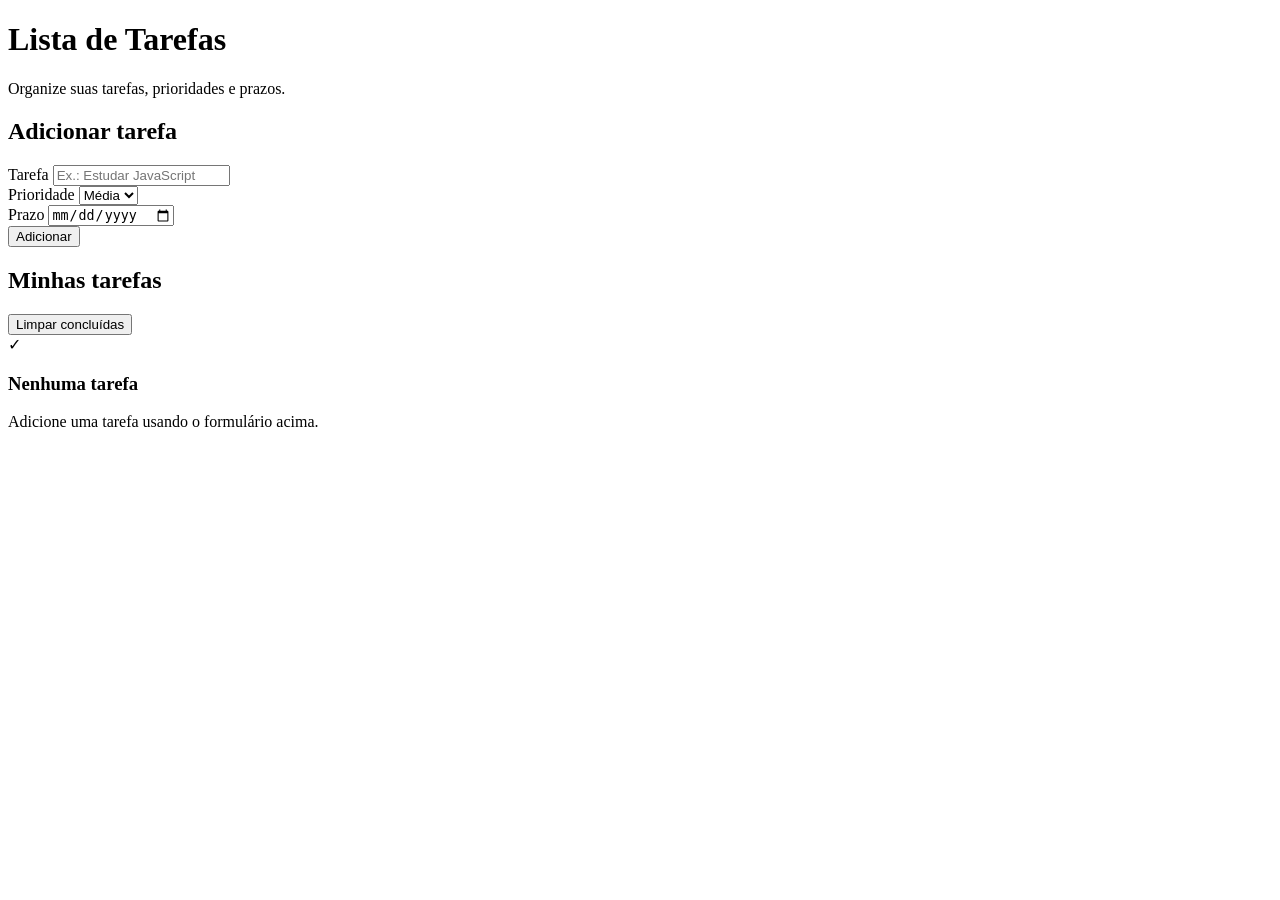
==== index.html @ 9421d26f "Version 1.0" ====
<!DOCTYPE html>
<html lang="pt-BR">
<head>
    <meta charset="UTF-8">
    <meta name="viewport" content="width=device-width, initial-scale=1.0">
    <title>Lista de Tarefas</title>

    <link rel="stylesheet" href="style.css">
</head>

<body>

    <main class="app-shell">

        <header class="app-header">
            <h1>Lista de Tarefas</h1>
            <p class="subtitle">
                Organize suas tarefas, prioridades e prazos.
            </p>
        </header>

        <section class="form-card">
            <h2>Adicionar tarefa</h2>

            <form id="taskForm" class="task-form">

                <div class="field field-description">
                    <label for="taskText">Tarefa</label>

                    <input
                        type="text"
                        id="taskText"
                        placeholder="Ex.: Estudar JavaScript"
                        required
                    >
                </div>

                <div class="field">
                    <label for="taskPriority">Prioridade</label>

                    <select id="taskPriority">
                        <option value="Alta">Alta</option>
                        <option value="Média" selected>Média</option>
                        <option value="Baixa">Baixa</option>
                    </select>
                </div>

                <div class="field">
                    <label for="taskDate">Prazo</label>

                    <input
                        type="date"
                        id="taskDate"
                        required
                    >
                </div>

                <button class="primary-button" type="submit">
                    Adicionar
                </button>

            </form>
        </section>

        <section class="tasks-section">

            <div class="tasks-heading">
                <h2>Minhas tarefas</h2>

                <button
                    id="clearCompleted"
                    class="secondary-button"
                    type="button"
                >
                    Limpar concluídas
                </button>
            </div>

            <div id="taskList" class="task-list"></div>

            <div id="emptyState" class="empty-state">
                <div class="empty-icon">✓</div>

                <h3>Nenhuma tarefa</h3>

                <p>
                    Adicione uma tarefa usando o formulário acima.
                </p>
            </div>

        </section>

    </main>

    <script src="script.js"></script>

</body>
</html>
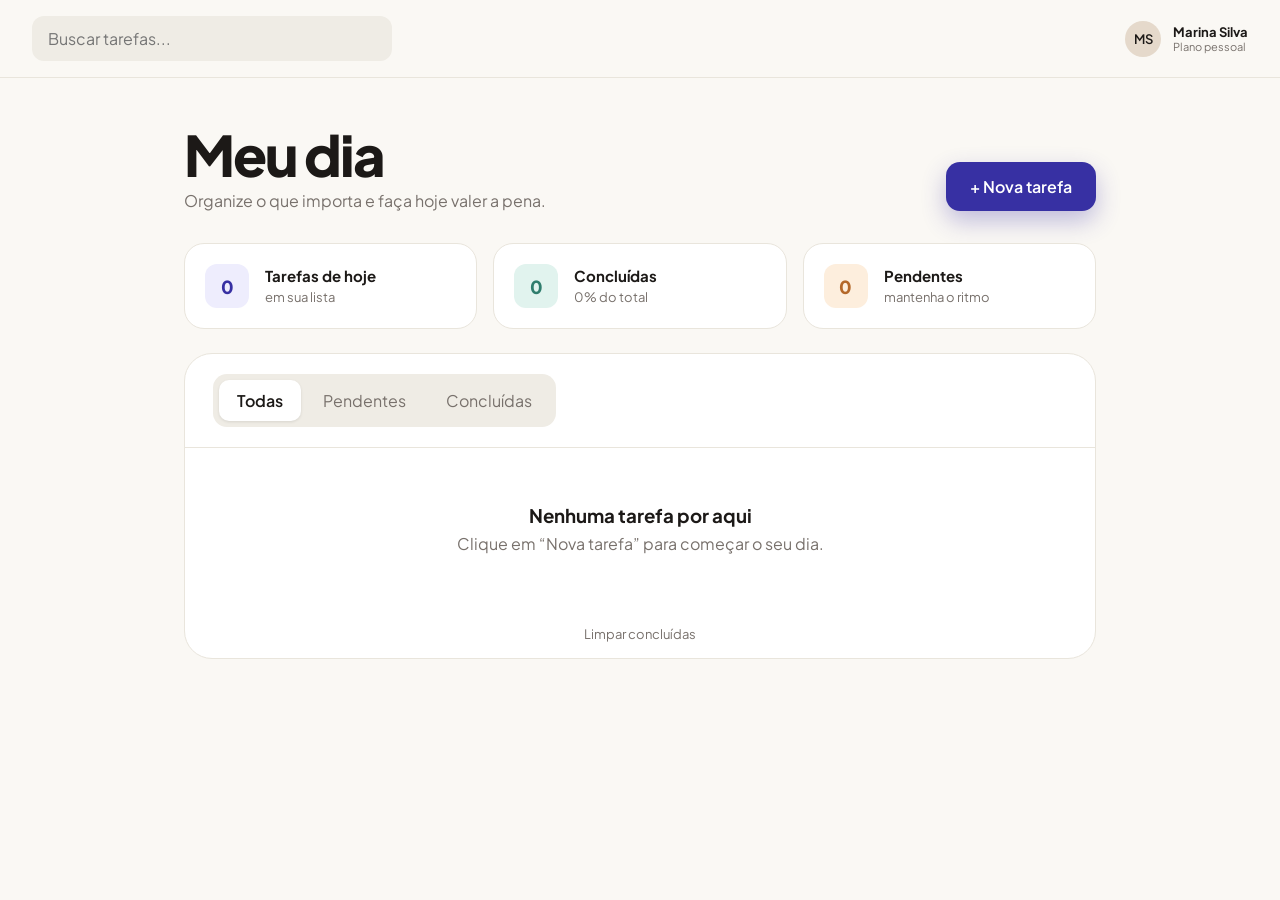
==== commit b3b2c1d7: "Atualiza a estrutura e o estilo da aplicação de lista de tarefas, incluindo uma nova barra superior," ====
--- a/index.html
+++ b/index.html
@@ -3,97 +3,133 @@
 <head>
     <meta charset="UTF-8">
     <meta name="viewport" content="width=device-width, initial-scale=1.0">
-    <title>Lista de Tarefas</title>
+    <title>Meu dia</title>
 
-    <link rel="stylesheet" href="style.css">
+    <link rel="preconnect" href="https://fonts.googleapis.com">
+    <link rel="preconnect" href="https://fonts.gstatic.com" crossorigin>
+    <link href="https://fonts.googleapis.com/css2?family=Plus+Jakarta+Sans:wght@400;500;600;800&display=swap" rel="stylesheet">
+    <link rel="stylesheet" href="/style/style.css">
 </head>
 
 <body>
 
-    <main class="app-shell">
+    <header class="topbar">
+        <div class="search">
+            <input type="search" id="searchInput" placeholder="Buscar tarefas..." aria-label="Buscar tarefas">
+        </div>
+        <div class="user">
+            <span class="avatar" aria-hidden="true">MS</span>
+            <div class="user-info">
+                <strong>Marina Silva</strong>
+                <span>Plano pessoal</span>
+            </div>
+        </div>
+    </header>
 
-        <header class="app-header">
-            <h1>Lista de Tarefas</h1>
-            <p class="subtitle">
-                Organize suas tarefas, prioridades e prazos.
-            </p>
-        </header>
+    <main class="page">
 
-        <section class="form-card">
-            <h2>Adicionar tarefa</h2>
-
-            <form id="taskForm" class="task-form">
-
-                <div class="field field-description">
-                    <label for="taskText">Tarefa</label>
-
-                    <input
-                        type="text"
-                        id="taskText"
-                        placeholder="Ex.: Estudar JavaScript"
-                        required
-                    >
-                </div>
-
-                <div class="field">
-                    <label for="taskPriority">Prioridade</label>
-
-                    <select id="taskPriority">
-                        <option value="Alta">Alta</option>
-                        <option value="Média" selected>Média</option>
-                        <option value="Baixa">Baixa</option>
-                    </select>
-                </div>
-
-                <div class="field">
-                    <label for="taskDate">Prazo</label>
-
-                    <input
-                        type="date"
-                        id="taskDate"
-                        required
-                    >
-                </div>
-
-                <button class="primary-button" type="submit">
-                    Adicionar
-                </button>
-
-            </form>
+        <section class="hero">
+            <div>
+                <p class="today" id="todayLabel"></p>
+                <h1>Meu dia</h1>
+                <p class="subtitle">Organize o que importa e faça hoje valer a pena.</p>
+            </div>
+            <button class="primary-button" id="openForm" type="button">+ Nova tarefa</button>
         </section>
 
-        <section class="tasks-section">
+        <section class="stats" aria-label="Resumo">
+            <article class="stat">
+                <span class="stat-number tone-indigo" id="statTotal">0</span>
+                <div><strong>Tarefas de hoje</strong><span>em sua lista</span></div>
+            </article>
+            <article class="stat">
+                <span class="stat-number tone-green" id="statDone">0</span>
+                <div><strong>Concluídas</strong><span id="statPercent">0% do total</span></div>
+            </article>
+            <article class="stat">
+                <span class="stat-number tone-orange" id="statPending">0</span>
+                <div><strong>Pendentes</strong><span>mantenha o ritmo</span></div>
+            </article>
+        </section>
 
-            <div class="tasks-heading">
-                <h2>Minhas tarefas</h2>
-
-                <button
-                    id="clearCompleted"
-                    class="secondary-button"
-                    type="button"
-                >
-                    Limpar concluídas
-                </button>
+        <section class="panel">
+            <div class="panel-head">
+                <div class="tabs" role="tablist">
+                    <button class="tab is-active" data-filter="all" role="tab" type="button">Todas</button>
+                    <button class="tab" data-filter="pending" role="tab" type="button">Pendentes</button>
+                    <button class="tab" data-filter="done" role="tab" type="button">Concluídas</button>
+                </div>
+                <span class="count" id="taskCount"></span>
             </div>
 
             <div id="taskList" class="task-list"></div>
 
             <div id="emptyState" class="empty-state">
-                <div class="empty-icon">✓</div>
-
-                <h3>Nenhuma tarefa</h3>
-
-                <p>
-                    Adicione uma tarefa usando o formulário acima.
-                </p>
+                <h3>Nenhuma tarefa por aqui</h3>
+                <p>Clique em “Nova tarefa” para começar o seu dia.</p>
             </div>
 
+            <button id="clearCompleted" class="link-button" type="button">Limpar concluídas</button>
         </section>
 
     </main>
 
-    <script src="script.js"></script>
+    <dialog id="formDialog" class="dialog">
+        <form id="taskForm" class="task-form">
+            <h2>Nova tarefa</h2>
 
+            <div class="dialog-grid">
+
+                <div class="dialog-left">
+                    <div class="field">
+                        <label for="taskText">Nome da atividade</label>
+                        <input type="text" id="taskText" placeholder="Ex.: Estudar JavaScript" required>
+                    </div>
+
+                    <fieldset class="priority-group">
+                        <legend>Prioridade</legend>
+                        <div class="priority-options">
+                            <label class="priority-option priority-low">
+                                <input type="radio" name="priority" value="Baixa">
+                                <span>Baixa</span>
+                            </label>
+                            <label class="priority-option priority-medium">
+                                <input type="radio" name="priority" value="Média" checked>
+                                <span>Média</span>
+                            </label>
+                            <label class="priority-option priority-high">
+                                <input type="radio" name="priority" value="Alta">
+                                <span>Alta</span>
+                            </label>
+                        </div>
+                    </fieldset>
+                </div>
+
+                <div class="dialog-right">
+                    <span class="label">Prazo</span>
+                    <div class="calendar">
+                        <div class="calendar-head">
+                            <button type="button" id="prevMonth" aria-label="Mês anterior">‹</button>
+                            <strong id="calendarTitle"></strong>
+                            <button type="button" id="nextMonth" aria-label="Próximo mês">›</button>
+                        </div>
+                        <div class="calendar-weekdays">
+                            <span>D</span><span>S</span><span>T</span><span>Q</span><span>Q</span><span>S</span><span>S</span>
+                        </div>
+                        <div id="calendarDays" class="calendar-days"></div>
+                    </div>
+                    <p id="selectedDateLabel" class="selected-date"></p>
+                </div>
+
+            </div>
+
+            <div class="dialog-actions">
+                <button type="button" id="cancelForm" class="secondary-button">Cancelar</button>
+                <button type="submit" class="primary-button">Adicionar</button>
+            </div>
+        </form>
+    </dialog>
+
+    <script src="/script/meu-script.js" defer></script>
 </body>
-</html>
-
+</html>
--- a/style/style.css
+++ b/style/style.css
@@ -0,0 +1,384 @@
+/* ---------- 1. VARIÁVEIS (design tokens) ---------- */
+:root {
+    --bg: #faf8f4;
+    --surface: #ffffff;
+    --border: #e9e5dc;
+    --text: #1c1917;
+    --muted: #78716c;
+    --primary: #3730a3;
+    --primary-hover: #2e2785;
+    --radius: 20px;
+    --font: "Plus Jakarta Sans", system-ui, sans-serif;
+}
+
+/* ---------- 2. RESET E BASE ---------- */
+* { box-sizing: border-box; }
+
+body {
+    margin: 0;
+    background: var(--bg);
+    color: var(--text);
+    font-family: var(--font);
+}
+
+button, input, select { font: inherit; }
+button { cursor: pointer; }
+
+:focus-visible {
+    outline: 3px solid #a5b4fc;
+    outline-offset: 2px;
+}
+
+/* ---------- 3. BARRA SUPERIOR ---------- */
+.topbar {
+    display: flex;
+    align-items: center;
+    justify-content: space-between;
+    gap: 16px;
+    padding: 16px 32px;
+    border-bottom: 1px solid var(--border);
+}
+
+.search { flex: 1; max-width: 360px; }
+
+.search input {
+    width: 100%;
+    padding: 12px 16px;
+    border: 0;
+    border-radius: 12px;
+    background: #efece5;
+}
+
+.user { display: flex; align-items: center; gap: 12px; }
+
+.avatar {
+    display: grid;
+    place-items: center;
+    width: 36px;
+    height: 36px;
+    border-radius: 50%;
+    background: #e5d9cb;
+    font-size: 13px;
+    font-weight: 600;
+}
+
+.user-info { display: flex; flex-direction: column; font-size: 13px; }
+.user-info span { color: var(--muted); font-size: 11px; }
+
+/* ---------- 4. LAYOUT DA PÁGINA ---------- */
+.page {
+    max-width: 960px;
+    margin: 0 auto;
+    padding: 40px 24px 64px;
+}
+
+.hero {
+    display: flex;
+    align-items: flex-end;
+    justify-content: space-between;
+    gap: 24px;
+    margin-bottom: 32px;
+}
+
+.today { margin: 0 0 8px; color: var(--muted); font-size: 14px; }
+
+h1 {
+    margin: 0 0 8px;
+    font-size: clamp(2.5rem, 6vw, 3.5rem);
+    font-weight: 800;
+    letter-spacing: -0.04em;
+    line-height: 1;
+}
+
+.subtitle { margin: 0; color: var(--muted); }
+
+/* ---------- 5. BOTÕES ---------- */
+.primary-button {
+    padding: 14px 24px;
+    border: 0;
+    border-radius: 14px;
+    background: var(--primary);
+    color: #fff;
+    font-weight: 600;
+    box-shadow: 0 10px 24px rgba(55, 48, 163, 0.3);
+    transition: background 0.2s;
+}
+.primary-button:hover { background: var(--primary-hover); }
+
+.secondary-button {
+    padding: 12px 20px;
+    border: 1px solid var(--border);
+    border-radius: 12px;
+    background: var(--surface);
+}
+
+.link-button {
+    display: block;
+    margin: 0 auto;
+    padding: 16px;
+    border: 0;
+    background: none;
+    color: var(--muted);
+    font-size: 13px;
+}
+.link-button:hover { color: var(--text); }
+
+/* ---------- 6. CARTÕES DE RESUMO ---------- */
+.stats {
+    display: grid;
+    grid-template-columns: repeat(3, 1fr);
+    gap: 16px;
+    margin-bottom: 24px;
+}
+
+.stat {
+    display: flex;
+    align-items: center;
+    gap: 16px;
+    padding: 20px;
+    border: 1px solid var(--border);
+    border-radius: var(--radius);
+    background: var(--surface);
+}
+
+.stat strong { display: block; font-size: 15px; }
+.stat div span { color: var(--muted); font-size: 13px; }
+
+.stat-number {
+    display: grid;
+    place-items: center;
+    width: 44px;
+    height: 44px;
+    border-radius: 12px;
+    font-size: 18px;
+    font-weight: 800;
+}
+.tone-indigo { background: #eeedfd; color: var(--primary); }
+.tone-green  { background: #e1f3ee; color: #2f7d6d; }
+.tone-orange { background: #fdeedd; color: #b4682a; }
+
+/* ---------- 7. PAINEL, ABAS E LISTA ---------- */
+.panel {
+    border: 1px solid var(--border);
+    border-radius: 28px;
+    background: var(--surface);
+    overflow: hidden;
+}
+
+.panel-head {
+    display: flex;
+    align-items: center;
+    justify-content: space-between;
+    padding: 20px 28px;
+    border-bottom: 1px solid var(--border);
+}
+
+.tabs {
+    display: flex;
+    gap: 4px;
+    padding: 6px;
+    border-radius: 14px;
+    background: #efece5;
+}
+
+.tab {
+    padding: 10px 18px;
+    border: 0;
+    border-radius: 10px;
+    background: transparent;
+    color: var(--muted);
+}
+.tab.is-active {
+    background: var(--surface);
+    color: var(--text);
+    font-weight: 600;
+    box-shadow: 0 1px 3px rgba(0, 0, 0, 0.1);
+}
+
+.count { color: var(--muted); font-size: 14px; }
+
+.task-list { display: flex; flex-direction: column; }
+
+.task {
+    display: grid;
+    grid-template-columns: 24px 1fr auto;
+    gap: 16px;
+    align-items: start;
+    padding: 20px 28px;
+    border-bottom: 1px solid var(--border);
+}
+
+.check {
+    display: grid;
+    place-items: center;
+    width: 24px;
+    height: 24px;
+    margin-top: 2px;
+    padding: 0;
+    border: 2px solid #d6d3d1;
+    border-radius: 50%;
+    background: transparent;
+    color: #fff;
+    font-size: 12px;
+}
+.task.is-done .check { border-color: #3f9a88; background: #3f9a88; }
+
+.task-title { margin: 0 0 4px; font-size: 16px; font-weight: 600; }
+.task.is-done .task-title { color: #a8a29e; text-decoration: line-through; }
+
+.tag {
+    display: inline-flex;
+    align-items: center;
+    gap: 8px;
+    font-size: 12px;
+    font-weight: 600;
+}
+.tag::before {
+    content: "";
+    width: 8px;
+    height: 8px;
+    border-radius: 50%;
+    background: var(--dot);
+}
+.priority-high   { --dot: #e5484d; }
+.priority-medium { --dot: #f59e0b; }
+.priority-low    { --dot: #6366f1; }
+
+.task-side { display: flex; flex-direction: column; align-items: flex-end; gap: 8px; }
+.task-date { color: var(--muted); font-size: 13px; }
+.task-date.is-overdue { color: #e5484d; font-weight: 600; }
+
+.delete-button {
+    padding: 0;
+    border: 0;
+    background: none;
+    color: var(--muted);
+    font-size: 12px;
+}
+.delete-button:hover { color: #e5484d; }
+
+.empty-state { padding: 56px 20px; text-align: center; color: var(--muted); }
+.empty-state h3 { margin: 0 0 6px; color: var(--text); }
+.empty-state p { margin: 0; }
+
+/* ---------- 8. MODAL (<dialog>) ---------- */
+.dialog {
+    width: min(720px, 94vw);
+    padding: 28px;
+    border: 0;
+    border-radius: 24px;
+    box-shadow: 0 24px 60px rgba(0, 0, 0, 0.25);
+}
+.dialog::backdrop { background: rgba(28, 25, 23, 0.45); }
+
+.task-form h2 { margin: 0 0 20px; }
+
+.field { display: flex; flex-direction: column; gap: 6px; margin-bottom: 16px; }
+.field label { font-size: 13px; font-weight: 600; }
+.field input {
+    padding: 12px;
+    border: 1px solid var(--border);
+    border-radius: 12px;
+    background: var(--surface);
+}
+
+.label { display: block; margin-bottom: 6px; font-size: 13px; font-weight: 600; }
+
+.dialog-grid {
+    display: grid;
+    grid-template-columns: 1fr 1fr;
+    gap: 24px;
+}
+
+.dialog-actions { display: flex; justify-content: flex-end; gap: 10px; margin-top: 20px; }
+
+/* Calendário */
+.calendar {
+    padding: 12px;
+    border: 1px solid var(--border);
+    border-radius: 16px;
+}
+
+.calendar-head {
+    display: flex;
+    align-items: center;
+    justify-content: space-between;
+    margin-bottom: 8px;
+    text-transform: capitalize;
+}
+
+.calendar-head button {
+    width: 32px;
+    height: 32px;
+    border: 0;
+    border-radius: 8px;
+    background: #efece5;
+}
+
+.calendar-weekdays,
+.calendar-days {
+    display: grid;
+    grid-template-columns: repeat(7, 1fr);
+    text-align: center;
+}
+
+.calendar-weekdays span { padding: 6px 0; color: var(--muted); font-size: 12px; }
+
+.day {
+    aspect-ratio: 1;
+    border: 0;
+    border-radius: 50%;
+    background: transparent;
+    font-size: 13px;
+}
+.day:hover { background: #efece5; }
+.day.is-today { color: var(--primary); font-weight: 800; }
+.day.is-selected { background: var(--primary); color: #fff; }
+
+.selected-date { margin: 10px 0 0; color: var(--muted); font-size: 13px; }
+
+/* Botões de prioridade */
+.priority-group { margin: 0; padding: 0; border: 0; }
+.priority-group legend { margin-bottom: 6px; padding: 0; font-size: 13px; font-weight: 600; }
+.priority-options { display: flex; gap: 8px; }
+
+.priority-option { position: relative; flex: 1; }
+
+.priority-option input {
+    position: absolute;
+    inset: 0;
+    opacity: 0;
+    cursor: pointer;
+}
+
+.priority-option span {
+    display: block;
+    padding: 10px;
+    border: 1px solid var(--border);
+    border-radius: 12px;
+    text-align: center;
+    font-size: 14px;
+}
+
+.priority-option input:checked + span {
+    border-color: var(--dot);
+    background: var(--dot);
+    color: #fff;
+    font-weight: 600;
+}
+
+.priority-option input:focus-visible + span {
+    outline: 3px solid #a5b4fc;
+    outline-offset: 2px;
+}
+
+/* ---------- 9. RESPONSIVO ---------- */
+@media (max-width: 750px) {
+    .topbar { padding: 12px 16px; }
+    .user-info { display: none; }
+    .hero { flex-direction: column; align-items: stretch; }
+    .stats { grid-template-columns: 1fr; }
+    .panel-head { flex-direction: column; align-items: flex-start; gap: 12px; }
+    .task { padding: 16px; }
+    .dialog-grid { grid-template-columns: 1fr; }
+}
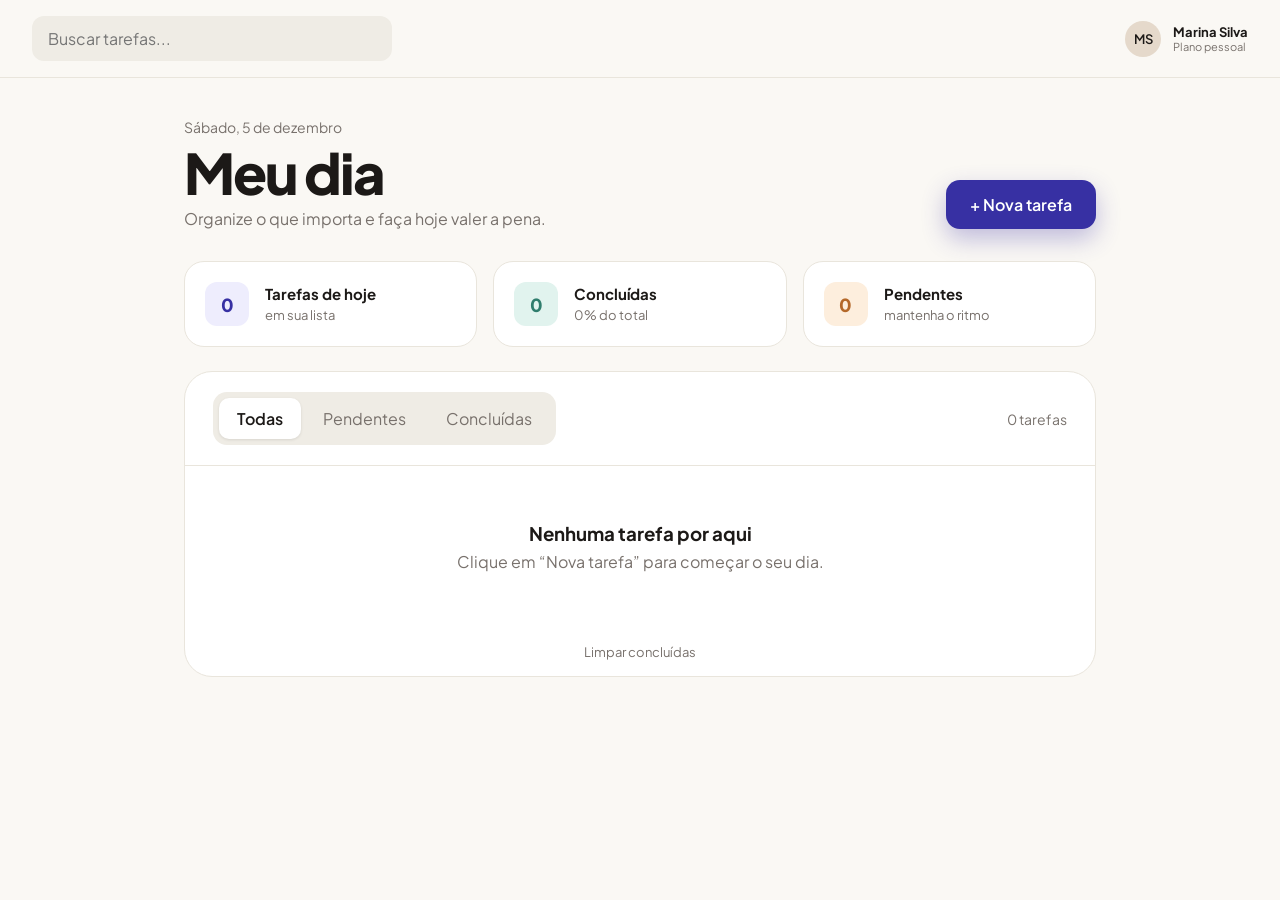
==== commit 7f6007ba: "1.02" ====
--- a/index.html
+++ b/index.html
@@ -130,6 +130,6 @@
         </form>
     </dialog>
 
-    <script src="/script/meu-script.js" defer></script>
+    <script src="/js/script.js" defer></script>
 </body>
 </html>
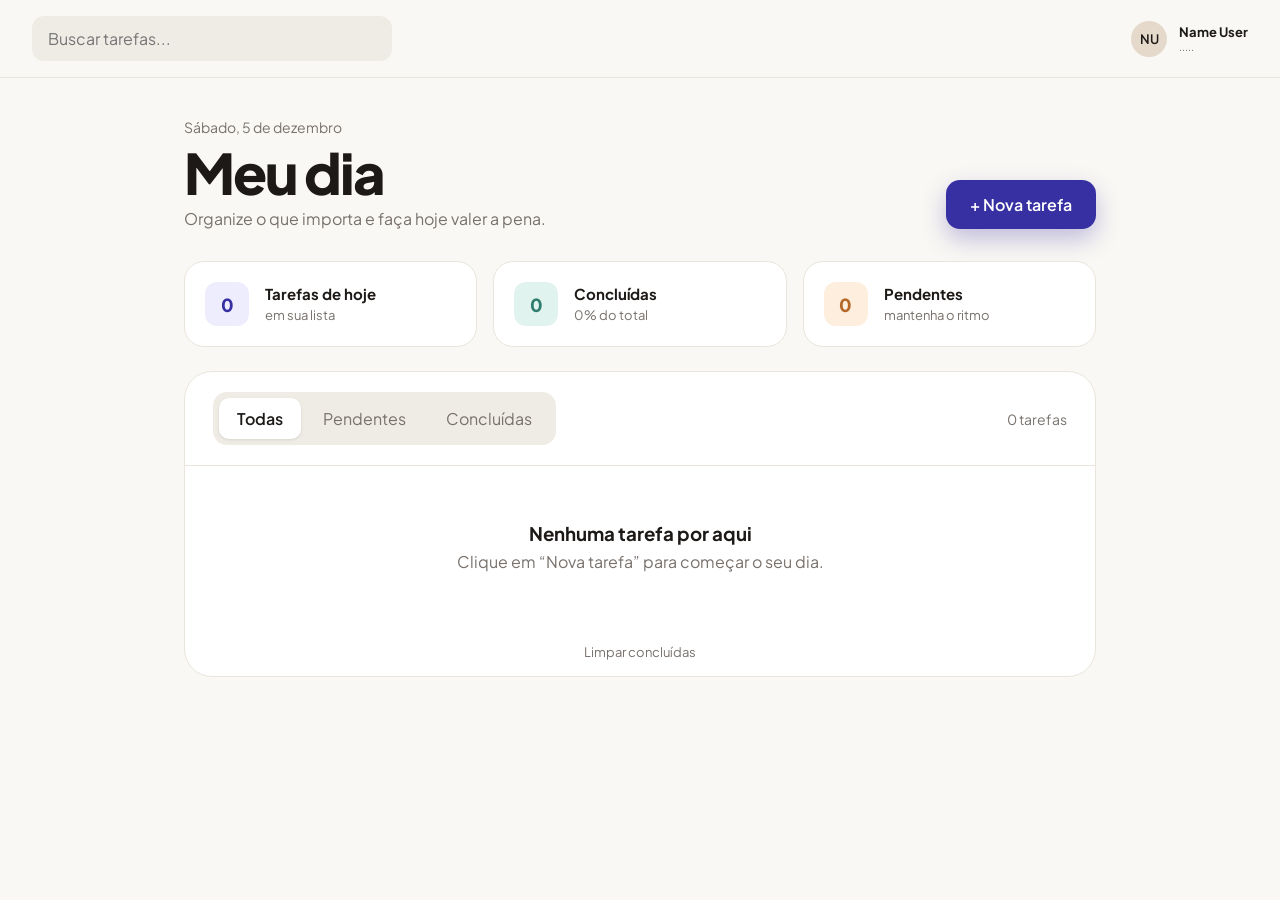
==== commit ce017ad2: "Version 1.02.1 Ajuste na interface" ====
--- a/index.html
+++ b/index.html
@@ -18,10 +18,10 @@
             <input type="search" id="searchInput" placeholder="Buscar tarefas..." aria-label="Buscar tarefas">
         </div>
         <div class="user">
-            <span class="avatar" aria-hidden="true">MS</span>
+            <span class="avatar" aria-hidden="true">NU</span>
             <div class="user-info">
-                <strong>Marina Silva</strong>
-                <span>Plano pessoal</span>
+                <strong>Name User</strong>
+                <span>.....</span>
             </div>
         </div>
     </header>
